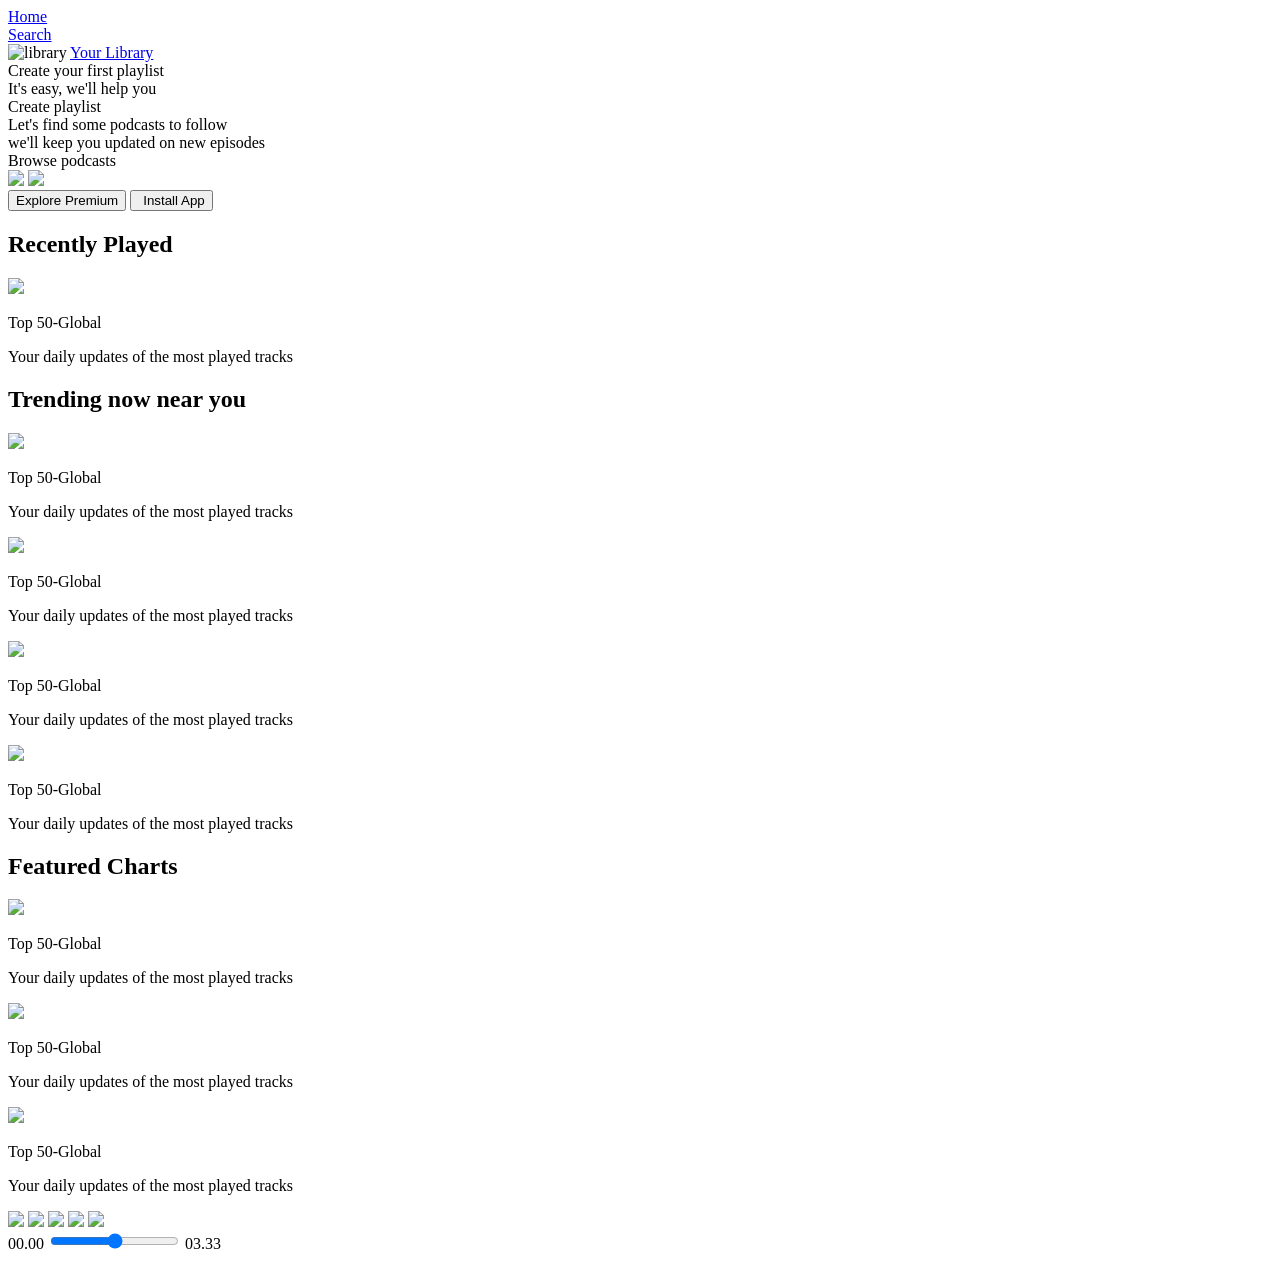
==== project-spotify clone/index.html @ ba0d0db1 "Create index.html" ====
<!DOCTYPE html>
<html lang="en">
    <head>
        <meta charset="UTF-8">
        <meta name="viewport" content="width=device-width, initial-scale=1.0">
        <link rel="stylesheet" href="https://cdnjs.cloudflare.com/ajax/libs/font-awesome/7.3.1/css/all.min.css" integrity="sha512-QeR2VH+lsBE5LSAe1Q5EnTBbe7XTBubt8dG93Y7gidSgdMCr8nVqKcfKAMyN96SV8KDbZVTDXChatu5G2KQGzg==" crossorigin="anonymous" referrerpolicy="no-referrer">
        <link rel="icon" href="./assets/logo.png">
        <link rel="stylesheet" href="style.css">
        <title>Spotify – Web Player Music for everyone</title>
        <link rel="preconnect" href="https://fonts.googleapis.com">
        <link rel="preconnect" href="https://fonts.gstatic.com" crossorigin>
        <link href="https://fonts.googleapis.com/css2?family=Montserrat:ital,wght@0,100..900;1,100..900&display=swap" rel="stylesheet">
    </head>
    <body>
        <div class="main">
            <div class="sidebar">
                <div class="nav">
                    <div class="nav-option" style="opacity:1">
                        <i class="fa-solid fa-house"></i>
                        <a href="#">Home</a>
                    </div>
                    <div class="nav-option">
                        <i class="fa-solid fa-magnifying-glass"></i>
                        <a href="#">Search</a>
                    </div>
                </div>
                <div class="library">
                    <div class="options">
                        <div class="lib-option nav-option">
                            <img src="./assets/library_icon.png" alt="library">
                            <a href="#">Your Library</a>
                        </div>
                        <div class="icons">
                            <i class="fa-solid fa-plus"></i>
                            <i class="fa-solid fa-arrow-right"></i>
                        </div>
                    </div>
                    <div class="lib-box">
                        <div class="box">
                            <div class="box-p1">Create your first playlist</div>
                            <div class="box-p2">It's easy, we'll help you</div>
                            <div class="badge">Create playlist</div>
                        </div>
                        <div class="box">
                            <div class="box-p1">Let's find some podcasts to follow</div>
                            <div class="box-p2">we'll keep you updated on new episodes</div>
                            <div class="badge">Browse podcasts</div>
                        </div>
                    </div>
                </div>
            </div>


            <div class="main-content">

                <div class="sticky-nav">


                    <div class="sticky-nav-icons">
                        <img src="./assets/backward_icon.png">
                        <img src="./assets/forward_icon.png" class="hide">
                    </div>


                    <div class="sticky-nav-options">
                        <button class="badge nav-item">Explore Premium</button>
                        <button class="badge nav-item dark-badge"><i class="fa-solid fa-arrow-down" style="margin-right:5px"></i>Install App</button>
                        <i class="fa-regular fa-user"></i>
                    </div>
                </div>

                <h2>Recently Played</h2>
                <div class="cards-container">
                    <div class="card">
                        <img src="assets/card1img.jpeg">
                        <p class="card-title">Top 50-Global</p>
                        <p class="card-info">Your daily updates of the most played tracks</p>
                    </div>
                </div>

                <h2>Trending now near you</h2>
                <div class="cards-container">

                    <div class="card">
                        <img src="assets/card2img.jpeg">
                        <p class="card-title">Top 50-Global</p>
                        <p class="card-info">Your daily updates of the most played tracks</p>
                    </div>

                    <div class="card">
                        <img src="assets/card3img.jpeg">
                        <p class="card-title">Top 50-Global</p>
                        <p class="card-info">Your daily updates of the most played tracks</p>
                    </div>

                    <div class="card">
                        <img src="assets/card4img.jpeg">
                        <p class="card-title">Top 50-Global</p>
                        <p class="card-info">Your daily updates of the most played tracks</p>
                    </div>

                    <div class="card">
                        <img src="assets/card1img.jpeg">
                        <p class="card-title">Top 50-Global</p>
                        <p class="card-info">Your daily updates of the most played tracks</p>
                    </div>

                </div>

                <h2>Featured Charts</h2>
                <div class="cards-container">
                    <div class="card">
                        <img src="assets/card5img.jpeg">
                        <p class="card-title">Top 50-Global</p>
                        <p class="card-info">Your daily updates of the most played tracks</p>
                    </div>
                    <div class="card">
                        <img src="assets/card6img.jpeg">
                        <p class="card-title">Top 50-Global</p>
                        <p class="card-info">Your daily updates of the most played tracks</p>
                    </div>
                    <div class="card">
                        <img src="assets/card3img.jpeg">
                        <p class="card-title">Top 50-Global</p>
                        <p class="card-info">Your daily updates of the most played tracks</p>
                    </div>
                </div>
                <div class="footer">
                    <div class="line">

                    </div>
                </div>
            </div>
            <div class="music-player">
                <div class="album"></div>
                <div class="player">
                    <div class="player-controls">
                        <img src="assets/player_icon1.png" class="player-controls-icon">
                        <img src="assets/player_icon2.png" class="player-controls-icon">
                        <img src="assets/player_icon3.png" class="player-controls-icon">
                        <img src="assets/player_icon4.png" class="player-controls-icon">
                        <img src="assets/player_icon5.png" class="player-controls-icon">
                    </div>
                    <div class="playback-bar">
                        <span class="curr-time">00.00</span>
                        <input type="range" min="0" max="100" class="progress-bar" step="1">
                        <span class="tot-time">03.33</span>
                    </div>
                </div>
                <div class="controls"></div>
            </div>
        </div>
    </body>
</html>
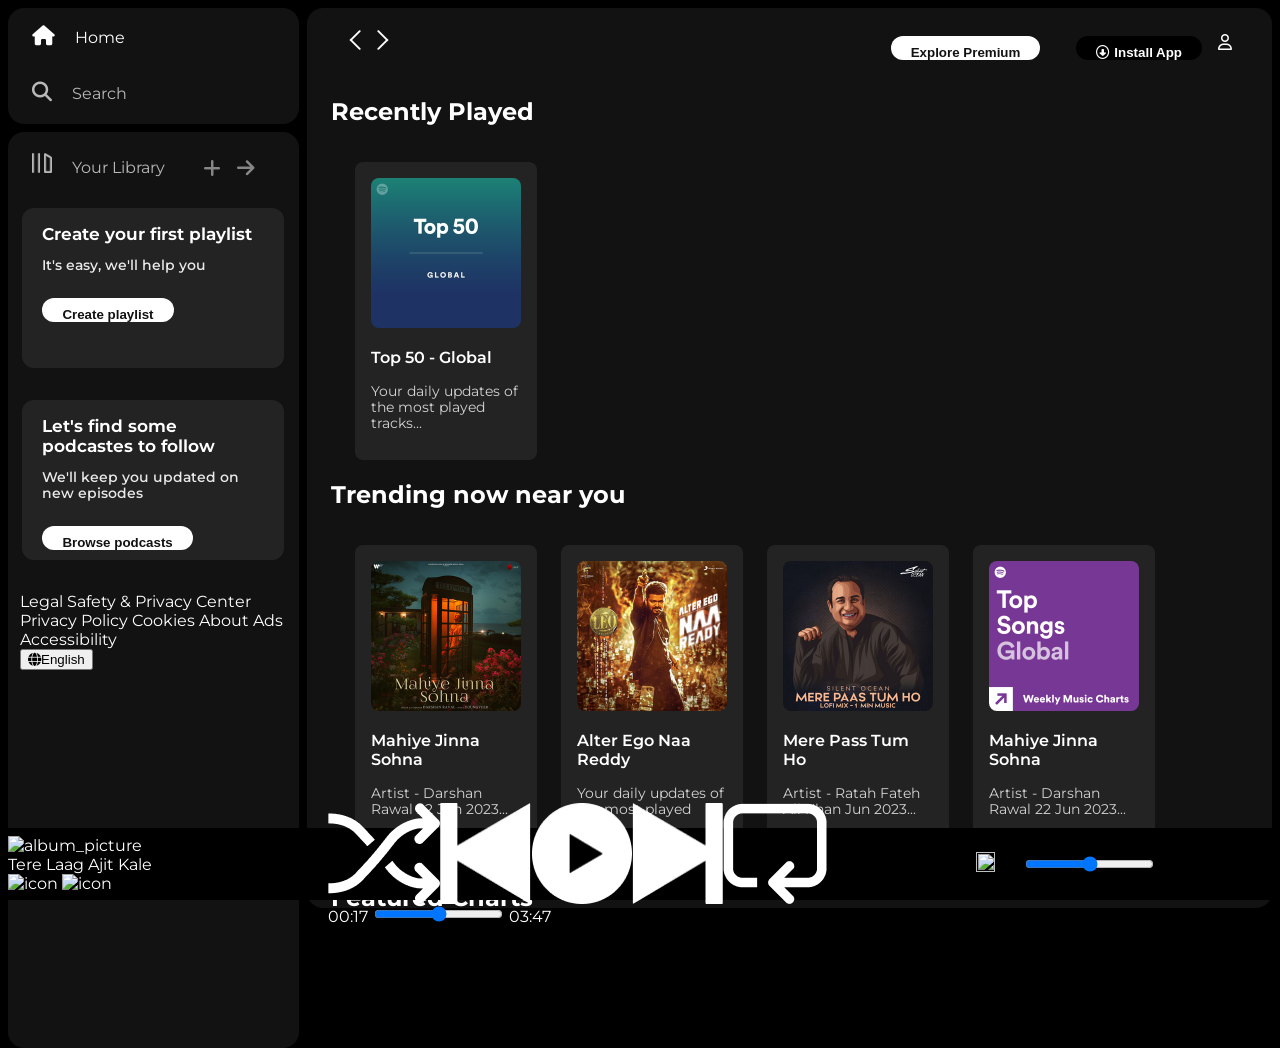
==== commit efd090c1: "Update index.html" ====
--- a/project-spotify clone/index.html
+++ b/project-spotify clone/index.html
@@ -3,19 +3,33 @@
     <head>
         <meta charset="UTF-8">
         <meta name="viewport" content="width=device-width, initial-scale=1.0">
-        <link rel="stylesheet" href="https://cdnjs.cloudflare.com/ajax/libs/font-awesome/7.3.1/css/all.min.css" integrity="sha512-QeR2VH+lsBE5LSAe1Q5EnTBbe7XTBubt8dG93Y7gidSgdMCr8nVqKcfKAMyN96SV8KDbZVTDXChatu5G2KQGzg==" crossorigin="anonymous" referrerpolicy="no-referrer">
-        <link rel="icon" href="./assets/logo.png">
-        <link rel="stylesheet" href="style.css">
-        <title>Spotify – Web Player Music for everyone</title>
+        <title>Spotify - Web Player: Music for everyone</title>
+
+        <!-- google fonts -->
         <link rel="preconnect" href="https://fonts.googleapis.com">
         <link rel="preconnect" href="https://fonts.gstatic.com" crossorigin>
-        <link href="https://fonts.googleapis.com/css2?family=Montserrat:ital,wght@0,100..900;1,100..900&display=swap" rel="stylesheet">
+        <link href="https://fonts.googleapis.com/css2?family=Montserrat:wght@300;400;500;600;700&display=swap" rel="stylesheet">
+        
+        <!-- favicon -->
+        <link rel="icon" href="./assests/logo.png">
+
+        <!-- Font awesome link -->
+        <link rel="stylesheet" href="https://cdnjs.cloudflare.com/ajax/libs/font-awesome/6.4.0/css/all.min.css" 
+        integrity="sha512-iecdLmaskl7CVkqkXNQ/ZH/XLlvWZOJyj7Yy7tcenmpD1ypASozpmT/E0iPtmFIB46ZmdtAc9eNBvH0H/ZpiBw==" crossorigin="anonymous" referrerpolicy="no-referrer" />
+        
+        <!-- CSS Style sheet link -->
+        <link rel="stylesheet" href="style.css">
+        
     </head>
     <body>
+        
         <div class="main">
-            <div class="sidebar">
+
+            <!-- Side bar menu -->
+
+            <div class="sidebar hide">
                 <div class="nav">
-                    <div class="nav-option" style="opacity:1">
+                    <div class="nav-option" style="opacity: 1;">
                         <i class="fa-solid fa-house"></i>
                         <a href="#">Home</a>
                     </div>
@@ -24,131 +38,187 @@
                         <a href="#">Search</a>
                     </div>
                 </div>
-                <div class="library">
+
+                <div class="library ">
                     <div class="options">
                         <div class="lib-option nav-option">
-                            <img src="./assets/library_icon.png" alt="library">
+                            <img src="library_icon.png" alt="">
                             <a href="#">Your Library</a>
                         </div>
+
                         <div class="icons">
                             <i class="fa-solid fa-plus"></i>
                             <i class="fa-solid fa-arrow-right"></i>
                         </div>
                     </div>
+
                     <div class="lib-box">
                         <div class="box">
-                            <div class="box-p1">Create your first playlist</div>
-                            <div class="box-p2">It's easy, we'll help you</div>
-                            <div class="badge">Create playlist</div>
-                        </div>
+                            <p class="box-p1">Create your first playlist</p>  
+                            <p class="box-p2">It's easy, we'll help you</p>
+                            <button class="badge">Create playlist</button>
+                        </div>
+
                         <div class="box">
-                            <div class="box-p1">Let's find some podcasts to follow</div>
-                            <div class="box-p2">we'll keep you updated on new episodes</div>
-                            <div class="badge">Browse podcasts</div>
-                        </div>
+                            <p class="box-p1">Let's find some podcastes to follow</p>  
+                            <p class="box-p2">We'll keep you updated on new episodes</p>
+                            <button class="badge">Browse podcasts</button>
+                        </div>
+
+                        <div class="link-sidebar">
+                            <a href="#">Legal</a>
+                            <a href="#">Safety & Privacy Center</a>
+                            <a href="#">Privacy Policy</a>
+                            <a href="#">Cookies</a>
+                            <a href="#">About Ads</a>
+                            <a href="#">Accessibility</a>
+                        </div>
+
+                        <div class="language">
+                            <button><i class="fa-solid fa-globe"></i>English</button>
+                        </div>
+
                     </div>
                 </div>
             </div>
 
+            <!-- main content -->
 
             <div class="main-content">
-
                 <div class="sticky-nav">
 
-
                     <div class="sticky-nav-icons">
-                        <img src="./assets/backward_icon.png">
-                        <img src="./assets/forward_icon.png" class="hide">
-                    </div>
-
+                        <img src="backward_icon.png" class="nav-icon" alt="backword icon">
+                        <img src="forward_icon.png" class="hide nav-icon" alt="forward icon">
+                    </div>
 
                     <div class="sticky-nav-options">
-                        <button class="badge nav-item">Explore Premium</button>
-                        <button class="badge nav-item dark-badge"><i class="fa-solid fa-arrow-down" style="margin-right:5px"></i>Install App</button>
-                        <i class="fa-regular fa-user"></i>
-                    </div>
-                </div>
+                        <button class="badge nav-item hide">Explore Premium</button>
+                        <button class="badge dark-badge nav-item"><i class="fa-regular fa-circle-down" style="margin-right: 5px;"></i>Install App</button>
+                        <i class="fa-regular fa-user nav-item nav-icon"></i>
+                    </div>
+                </div>
+
+                <!-- Cards -->
 
                 <h2>Recently Played</h2>
                 <div class="cards-container">
                     <div class="card">
-                        <img src="assets/card1img.jpeg">
-                        <p class="card-title">Top 50-Global</p>
-                        <p class="card-info">Your daily updates of the most played tracks</p>
+                        <img src="card1img.jpeg" class="card-img" alt="">
+                        <p class="card-title">Top 50 - Global</p>
+                        <p class="card-info">Your daily updates of the most played tracks...</p>
                     </div>
                 </div>
 
                 <h2>Trending now near you</h2>
                 <div class="cards-container">
-
-                    <div class="card">
-                        <img src="assets/card2img.jpeg">
-                        <p class="card-title">Top 50-Global</p>
-                        <p class="card-info">Your daily updates of the most played tracks</p>
-                    </div>
-
-                    <div class="card">
-                        <img src="assets/card3img.jpeg">
-                        <p class="card-title">Top 50-Global</p>
-                        <p class="card-info">Your daily updates of the most played tracks</p>
-                    </div>
-
-                    <div class="card">
-                        <img src="assets/card4img.jpeg">
-                        <p class="card-title">Top 50-Global</p>
-                        <p class="card-info">Your daily updates of the most played tracks</p>
-                    </div>
-
-                    <div class="card">
-                        <img src="assets/card1img.jpeg">
-                        <p class="card-title">Top 50-Global</p>
-                        <p class="card-info">Your daily updates of the most played tracks</p>
-                    </div>
+                    <div class="card">
+                        <img src="card2img.jpeg" class="card-img" alt="">
+                        <p class="card-title">Mahiye Jinna Sohna</p>
+                        <p class="card-info">Artist - Darshan Rawal 22 Jun 2023...</p>
+                    </div>
+
+                    <div class="card">
+                        <img src="card4img.jpeg" class="card-img" alt="">
+                        <p class="card-title">Alter Ego Naa Reddy</p>
+                        <p class="card-info">Your daily updates of the most played tracks...</p>
+                    </div>
+
+                    <div class="card">
+                        <img src="card3img.jpeg" class="card-img" alt="">
+                        <p class="card-title">Mere Pass Tum Ho</p>
+                        <p class="card-info">Artist - Ratah Fateh Ali Khan Jun 2023...</p>
+                    </div>
+
+                    <div class="card">
+                        <img src="card5img.jpeg" class="card-img" alt="">
+                        <p class="card-title">Mahiye Jinna Sohna</p>
+                        <p class="card-info">Artist - Darshan Rawal 22 Jun 2023...</p>
+                    </div>
+
 
                 </div>
 
                 <h2>Featured Charts</h2>
                 <div class="cards-container">
-                    <div class="card">
-                        <img src="assets/card5img.jpeg">
-                        <p class="card-title">Top 50-Global</p>
-                        <p class="card-info">Your daily updates of the most played tracks</p>
-                    </div>
-                    <div class="card">
-                        <img src="assets/card6img.jpeg">
-                        <p class="card-title">Top 50-Global</p>
-                        <p class="card-info">Your daily updates of the most played tracks</p>
-                    </div>
-                    <div class="card">
-                        <img src="assets/card3img.jpeg">
-                        <p class="card-title">Top 50-Global</p>
-                        <p class="card-info">Your daily updates of the most played tracks</p>
-                    </div>
-                </div>
+                    <div class="cards-container">
+                        <div class="card">
+                            <img src="card5img.jpeg" class="card-img" alt="">
+                            <p class="card-title">Top Songs Global</p>
+                            <p class="card-info">Your daily updates of the most played tracks...</p>
+                        </div>
+                    </div>
+
+                    <div class="cards-container">
+                        <div class="card">
+                            <img src="card4img.jpeg" class="card-img" alt="">
+                            <p class="card-title">Alter Ego Naa Reddy</p>
+                            <p class="card-info">Your daily updates of the most played tracks...</p>
+                        </div>
+                    </div>
+        
+                    <div class="cards-container">
+                        <div class="card">
+                            <img src="card6img.jpeg" class="card-img" alt="">
+                            <p class="card-title">Top Songs India</p>
+                            <p class="card-info">Your daily updates of the most played tracks...</p>
+                        </div>
+                    </div>
+                    
+                    <div class="cards-container">
+                        <div class="card">
+                            <img src="card5img.jpeg" class="card-img" alt="">
+                            <p class="card-title">Top Songs Global</p>
+                            <p class="card-info">Your daily updates of the most played tracks...</p>
+                        </div>
+                    </div>
+                    
+                </div>
+                
                 <div class="footer">
-                    <div class="line">
-
-                    </div>
+                    <div class="line"></div>
                 </div>
             </div>
+
+            <!-- music player bottom  -->
             <div class="music-player">
-                <div class="album"></div>
+
+                <div class="album hide">
+                    <img src="album_picture.jpeg" class="album-image album-hover" alt="album_picture">
+                    <div class="album-details">
+                        <span class="album-title album-hover">Tere Laag</span>
+                        <span class="album-info album-hover"> Ajit Kale</span>
+                    </div>
+                    <img src="album_icon1.png" class="album-icon" alt="icon">
+                    <img src="album_icon2.png" class="album-icon" alt="icon">
+                </div>
+
                 <div class="player">
                     <div class="player-controls">
-                        <img src="assets/player_icon1.png" class="player-controls-icon">
-                        <img src="assets/player_icon2.png" class="player-controls-icon">
-                        <img src="assets/player_icon3.png" class="player-controls-icon">
-                        <img src="assets/player_icon4.png" class="player-controls-icon">
-                        <img src="assets/player_icon5.png" class="player-controls-icon">
+                        <img src="player_icon1.png" class="player-control-icon" alt="button">
+                        <img src="player_icon2.png" class="player-control-icon" alt="button">
+                        <img src="player_icon3.png" class="player-control-icon play-button" alt="button" >
+                        <img src="player_icon4.png" class="player-control-icon" alt="button">
+                        <img src="player_icon5.png" class="player-control-icon" alt="button">
                     </div>
                     <div class="playback-bar">
-                        <span class="curr-time">00.00</span>
+                        <span class="curr-time">00:17</span>
                         <input type="range" min="0" max="100" class="progress-bar" step="1">
-                        <span class="tot-time">03.33</span>
-                    </div>
-                </div>
-                <div class="controls"></div>
+                        <span class="tot-time">03:47</span>
+                    </div>
+                </div>
+
+                <div class="controls hide">
+                    <img src="controls_icon1.png" alt="" class="controls-icons album-hover">
+                    <img src="controld_icon2.png" alt="" class="controls-icons album-hover">
+                    <img src="controls_icon3.png" alt="" class="controls-icons album-hover" style="height: 1.2rem; width: 1.2rem;">
+                    <img src="controls_icon4.png" alt="" class="controls-icons album-hover" style="height: 1rem; width: 1rem;">
+                    <img src="controls_icon5.png" alt="" class="controls-icons album-hover">
+                    <input type="range" min="0" max="100" class="volume-bar" step="1">
+                </div>
+
             </div>
         </div>
+
     </body>
 </html>
--- a/project-spotify clone/style.css
+++ b/project-spotify clone/style.css
@@ -0,0 +1,212 @@
+body{
+    font-family: "Montserrat", sans-serif;
+    margin:0;
+    color:white;
+    background:black;
+    overflow:hidden;
+}
+.main{
+    display:flex;
+    height:100vh;
+    padding:0.5rem;
+}
+.sidebar{
+    background-color:black;
+    width:23%;
+    border-radius:1rem;/*16px*/
+    margin-right:0.5rem;
+}
+.main-content{
+    background:#121212;
+    flex:1;
+    border-radius: 1rem;
+    overflow:auto;
+    padding:0 1.5rem 0 1.5rem;
+}
+.music-player{
+    background-color:black;
+    position:fixed;
+    bottom:0;
+    width:100%;
+    height:72px;
+}
+a{
+    text-decoration:none;
+    color:white;
+}
+.nav{
+    background-color:#121212;
+    border-radius:1rem;
+    display:flex;
+    flex-direction:column;
+    justify-content:center;
+    height:100px;
+    padding:0.5rem 0.75rem;
+}
+.nav-option{
+    line-height: 2.5rem;
+    opacity:0.7;
+    padding:0.5rem 0.75rem;
+}
+.nav-option:hover{
+    opacity:1;
+}
+.nav-option i{
+    font-size:1.25rem;
+}
+.nav-option a{
+    font-size:1rem;
+    margin-left:1rem;
+}
+.library{
+    background-color:#121212;
+    border-radius: 1rem;
+    height: 100%;
+    margin-top:0.5rem;
+    padding:0.5rem 0.75rem;
+}
+.options{
+    display:flex;
+    justify-content: space-between;
+    align-items:center;
+}
+.lib-option img{
+    width:1.25rem;
+    height:1.25rem;
+}
+.icons{
+    font-size:1.25rem;
+    opacity:0.7;
+    margin-right:1rem;
+    display:flex;
+}
+.icons i{
+    opacity:0.7;
+    margin-right:1rem;
+}
+
+.icons i:hover{
+    opacity:1;
+}
+
+.box{
+    height:10rem;
+    background-color:#232323;
+    border-radius:0.75rem;
+    margin:0rem 0.15rem 2rem;
+    padding: 0.5 rem 1.25 rem;
+}
+.box-p1{
+    font-size:1.05rem;
+    font-weight:650;
+    margin:0.75rem 0.5rem 0rem;
+    padding:1rem 0.75rem 0.25rem;
+}
+.box-p2{
+    font-size:0.85rem;
+    font-weight:550;
+    opacity:0.9;
+    margin:0.05rem 0.5rem 0rem;
+    padding:0.5rem 0.75rem 0.85rem;
+}
+.badge{
+    background-color:white;
+    border:none;
+    border-radius:100px;
+    padding:0.55rem 1.25rem 0.3rem;
+    font-weight: 700;
+    margin:0.75rem 1.25rem 0.05rem;
+    height:1.5rem;
+    width:fit-content;
+    color:#121212;
+    text-align:center;
+}
+
+.dark-badge{
+    background-color:black;
+    color:white;
+}
+.sticky-nav{
+    position:sticky;
+    top:0; 
+    background-color:#121212;
+    display:flex;
+    justify-content:space-between;  
+    align-items:center;
+    padding:1rem 0 1rem 0;
+    z-index:10;
+}
+.sticky-nav-icons{
+    margin-left:0.75rem;
+}
+
+.sticky-nav-options{
+    display:flex;
+    justify-content:center;
+    align-items:center;
+}
+.nav-item{
+    margin-right:1rem; 
+}
+
+@media (max-width:1000px){
+    .hide{
+        display:none;
+    }
+}
+.card{
+    background-color:#232323;
+    width:150px;
+    border-radius:0.5rem;
+    padding:1rem;
+    margin-left:1.5rem;
+    margin-top:1rem;
+}
+.cards-container{
+    display:flex;
+    flex-wrap:wrap;
+}
+.card-img{
+    width:100%;
+    border-radius:0.5rem;
+}
+.card-title{
+    font-weight:600;
+
+}
+.card-info{
+    font-size:0.85rem;
+    opacity:0.8;
+}
+.footer{
+    height:300px;
+    display:flex;
+    align-items:center;
+    justify-content: center;
+}
+.line{
+    width:90%;
+    height:50%;
+    border-top:1px solid white;
+}
+.music-player{
+    display:flex;
+    justify-content: space-between;
+    align-items: center;
+}
+.album{
+    width:25%;
+}
+.player{
+    width:50%;
+}
+.controls{
+    width:25%;
+}
+.player-controls{
+    display:flex;
+    justi
+}
+.player-controls-icon{
+
+}
